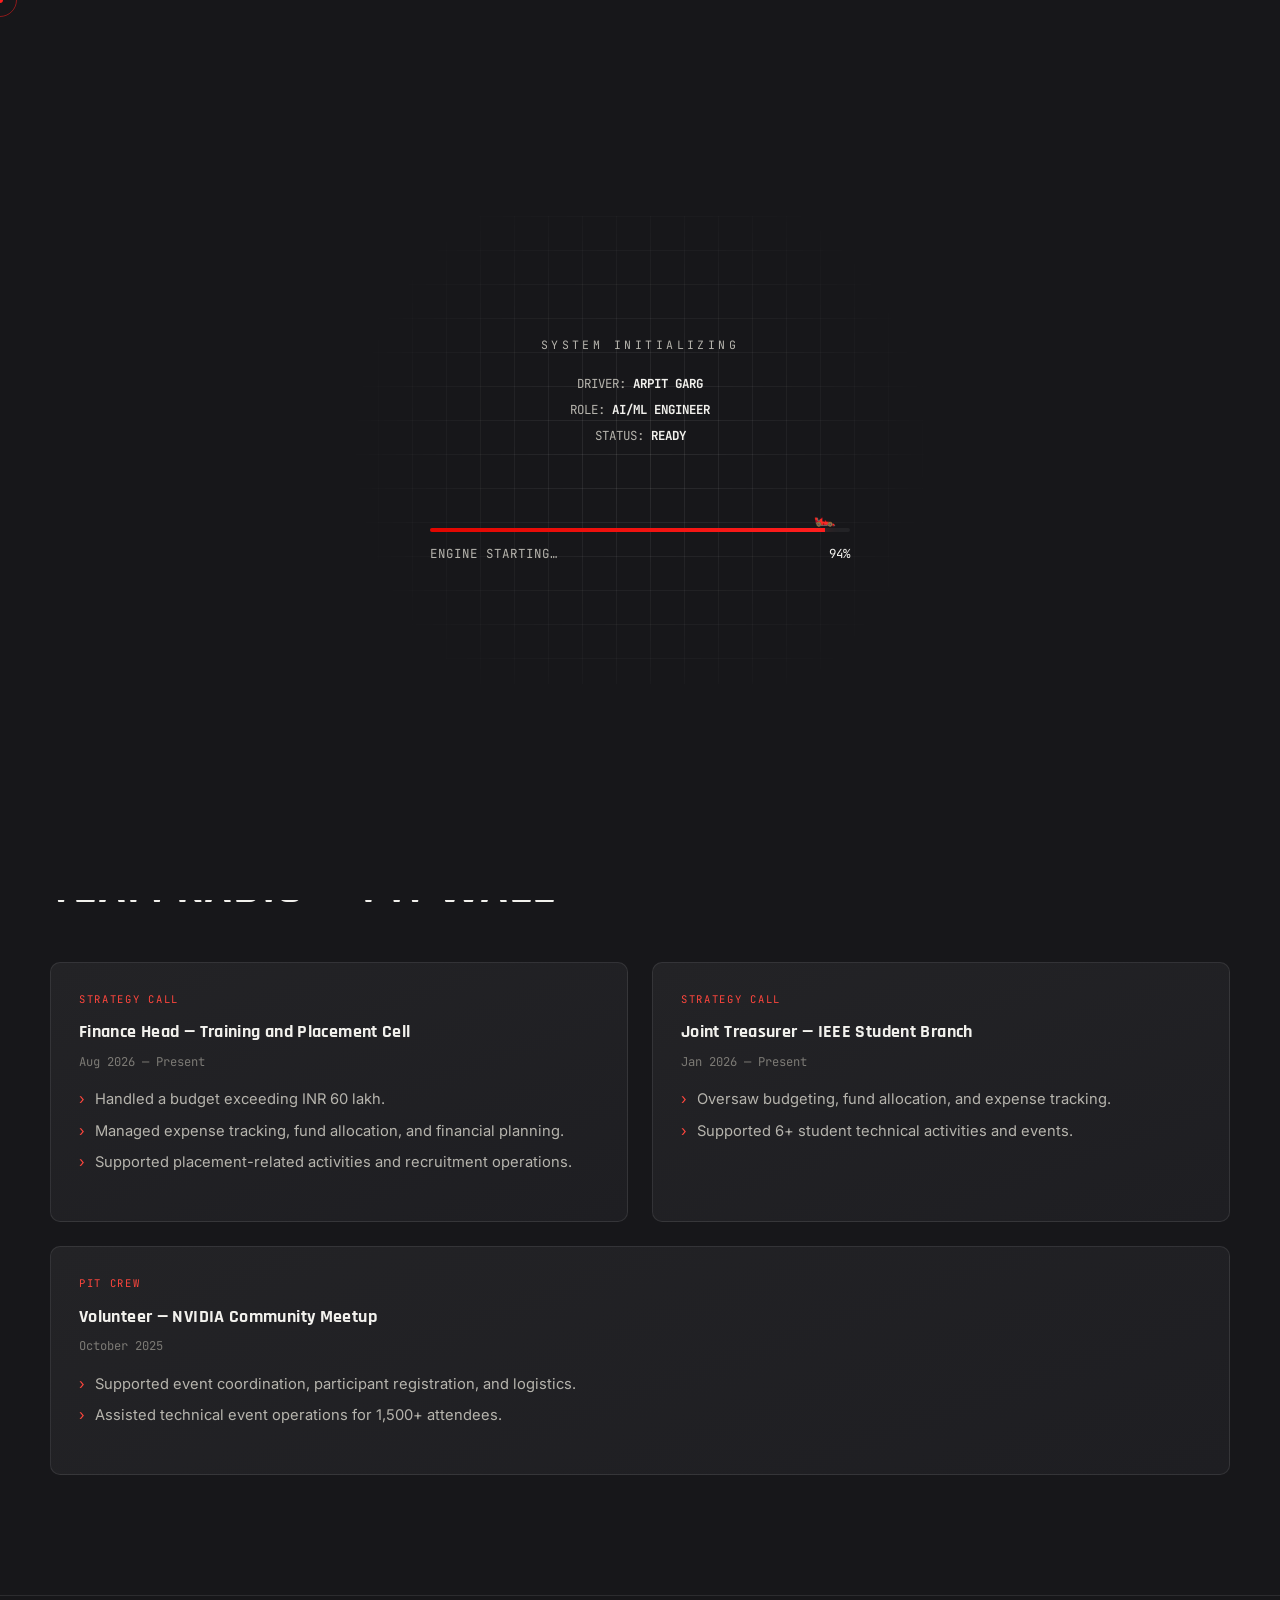
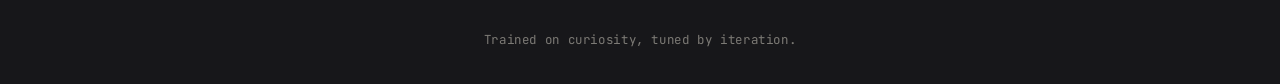
==== achievements.html @ 43a81f83 "Initial commit - Portfolio website" ====
<!DOCTYPE html>
<html lang="en">
<head>
<meta charset="UTF-8">
<meta name="viewport" content="width=device-width, initial-scale=1.0">
<title>Achievements — Arpit Garg</title>
<meta name="description" content="Arpit Garg — AI/ML Engineer. Machine learning, deep learning, computer vision and spiking neural networks.">

<link rel="preconnect" href="https://fonts.googleapis.com">
<link rel="preconnect" href="https://fonts.gstatic.com" crossorigin>
<link href="https://fonts.googleapis.com/css2?family=Rajdhani:wght@500;600;700&family=Inter:wght@400;500;600;700&family=JetBrains+Mono:wght@400;500;700&display=swap" rel="stylesheet">

<link rel="stylesheet" href="css/style.css">
<link rel="stylesheet" href="css/animations.css">
</head>
<body>

<!-- =================================================
     LOADING SCREEN
================================================= -->
<div id="loading-screen" aria-hidden="true">
  <div class="loading-inner">
    <div class="loading-grid"></div>
    <p class="loading-eyebrow">SYSTEM INITIALIZING</p>
    <div class="loading-readout">
      <span>DRIVER: <b>ARPIT GARG</b></span>
      <span>ROLE: <b>AI/ML ENGINEER</b></span>
      <span id="loading-status">STATUS: <b>WARMING UP</b></span>
    </div>
    <div class="loading-rpm">
      <div class="rpm-bars" id="rpm-bars"></div>
    </div>
    <div class="loading-bar-wrap">
      <span class="loading-car" id="loading-car" aria-hidden="true">🏎️</span>
      <div class="loading-bar-track">
        <div class="loading-bar-fill" id="loading-bar-fill"></div>
      </div>
    </div>
    <div class="loading-pct-row">
      <span class="loading-flag">ENGINE STARTING&hellip;</span>
      <span class="loading-pct" id="loading-pct">0%</span>
    </div>
  </div>
</div>

<!-- Scroll progress -->
<div class="scroll-progress" aria-hidden="true">
  <div class="scroll-progress-fill" id="scroll-progress-fill"></div>
  <span class="scroll-progress-car" id="scroll-progress-car">🏎️</span>
</div>

<!-- Custom cursor (desktop only) -->
<div class="cursor-dot" id="cursor-dot" aria-hidden="true"></div>
<div class="cursor-ring" id="cursor-ring" aria-hidden="true"></div>

<!-- Skip link -->
<a class="skip-link" href="#main">Skip to content</a>

<!-- =================================================
     NAVIGATION
================================================= -->
<header class="navbar" id="navbar">
  <div class="navbar-inner">
    <a href="index.html" class="nav-logo" aria-label="Arpit Garg — home">
      <span class="nav-logo-mark">AG</span>
      <span class="nav-logo-text">ARPIT<em>GARG</em></span>
    </a>

    <nav class="nav-links" id="nav-links" aria-label="Primary">
      <a href="index.html" class="nav-link">HOME</a>
      <a href="about.html" class="nav-link">ABOUT</a>
      <a href="experience.html" class="nav-link">EXPERIENCE</a>
      <a href="projects.html" class="nav-link">PROJECTS</a>
      <a href="skills.html" class="nav-link">SKILLS</a>
      <a href="achievements.html" class="nav-link active">ACHIEVEMENTS</a>
      <a href="contact.html" class="nav-link">CONTACT</a>
      <div class="nav-indicator" id="nav-indicator" aria-hidden="true"></div>
    </nav>

    <div class="navbar-right">
      <div class="nav-lap-counter" aria-hidden="true">LAP 06/07</div>
      <button class="nav-toggle" id="nav-toggle" aria-label="Open menu" aria-expanded="false" aria-controls="nav-links">
        <span></span><span></span><span></span>
      </button>
    </div>
  </div>
</header>

<main id="main">

<section id="achievements" class="section achievements" aria-label="Achievements">
  <div class="section-inner">
    <p class="section-eyebrow">SECTOR 05 / PODIUM</p>
    <h2 class="section-title">Podium</h2>

    <div class="podium reveal">
      <div class="podium-place place-2">
        <div class="podium-medal">🏁</div>
        <h3>Smart India Hackathon 2025</h3>
        <p class="podium-org">Shortlisted (Waitlist) &mdash; Project PeerFit</p>
        <p class="podium-desc">Selected among 600+ shortlisted national teams based on technical proposal.</p>
        <div class="podium-block"><span>P2</span></div>
      </div>

      <div class="podium-place place-1">
        <div class="podium-medal">🥈</div>
        <h3>Code or Die Hackathon</h3>
        <p class="podium-org">Delhi Technological University</p>
        <p class="podium-desc">2nd Place &mdash; implemented a software solution under hackathon constraints.</p>
        <div class="podium-block"><span>P1</span></div>
      </div>
    </div>
  </div>
</section>

<section id="leadership" class="section leadership" aria-label="Leadership">
  <div class="section-inner">
    <p class="section-eyebrow">SECTOR 06 / PIT WALL</p>
    <h2 class="section-title">Team Radio &mdash; Pit Wall</h2>

    <div class="pitwall-grid">
      <article class="pitwall-card reveal">
        <p class="pitwall-tag">STRATEGY CALL</p>
        <h3>Finance Head &mdash; Training and Placement Cell</h3>
        <span class="pitwall-date">Aug 2026 &mdash; Present</span>
        <ul class="race-highlights">
          <li>Handled a budget exceeding INR 60 lakh.</li>
          <li>Managed expense tracking, fund allocation, and financial planning.</li>
          <li>Supported placement-related activities and recruitment operations.</li>
        </ul>
      </article>

      <article class="pitwall-card reveal">
        <p class="pitwall-tag">STRATEGY CALL</p>
        <h3>Joint Treasurer &mdash; IEEE Student Branch</h3>
        <span class="pitwall-date">Jan 2026 &mdash; Present</span>
        <ul class="race-highlights">
          <li>Oversaw budgeting, fund allocation, and expense tracking.</li>
          <li>Supported 6+ student technical activities and events.</li>
        </ul>
      </article>

      <article class="pitwall-card reveal">
        <p class="pitwall-tag">PIT CREW</p>
        <h3>Volunteer &mdash; NVIDIA Community Meetup</h3>
        <span class="pitwall-date">October 2025</span>
        <ul class="race-highlights">
          <li>Supported event coordination, participant registration, and logistics.</li>
          <li>Assisted technical event operations for 1,500+ attendees.</li>
        </ul>
      </article>
    </div>
  </div>
</section>

</main>

<footer class="site-footer">
  <p class="site-footer-tagline">Trained on curiosity, tuned by iteration.</p>
</footer>

<script src="js/animations.js"></script>
<script src="js/main.js"></script>
</body>
</html>
---- css/style.css ----
/* ==========================================================================
   ARPIT GARG — F1 TELEMETRY PORTFOLIO
   style.css — variables, reset, layout, components
   Theme: "Graphite Garage" — a single shady, mid-dark palette used
   consistently across the whole site. Not near-black, not near-white:
   dark charcoal ground, lighter panels for elevation, warm off-white
   text, racing red accents.
   ========================================================================== */

:root{
  /* ---- Ground / elevation ---- */
  --c-bg: #17171A;         /* page background — dark graphite */
  --c-bg-soft: #1E1E22;    /* recessed wells: chips, visual containers, tracks */
  --c-panel: #232326;      /* card / panel surface — lighter than bg */
  --c-panel-alt: #2B2B30;  /* secondary panel tone (gradients, hover) */
  --c-line: rgba(255,255,255,0.09);

  /* ---- Text ---- */
  --c-ink: #F2F1ED;        /* primary text — warm off-white, not stark */
  --c-ink-dim: #B6B4AD;    /* secondary text */
  --c-ink-faint: #7C7A75;  /* tertiary / label text */

  /* ---- Racing red ---- */
  --c-red: #E10600;
  --c-red-bright: #FF1E1E; /* decorative: glows, dots, svg, large surfaces */
  --c-red-text: #FF463D;   /* accessible red for body-sized text on dark surfaces */

  --c-success: #3DDC84;
  --c-shadow: 0 18px 40px -20px rgba(0,0,0,.55);

  /* ---- Typography ---- */
  --f-display: 'Rajdhani', sans-serif;
  --f-body: 'Inter', sans-serif;
  --f-mono: 'JetBrains Mono', monospace;

  /* ---- Layout ---- */
  --max-w: 1180px;
  --nav-h: 76px;
  --radius: 10px;
  --radius-sm: 6px;

  /* ---- Motion ---- */
  --ease: cubic-bezier(.22,.68,0,1);
  --dur-fast: .2s;
  --dur-med: .5s;
}

/* ---------------------------------------------------------------------- */
/* Reset                                                                   */
/* ---------------------------------------------------------------------- */
*, *::before, *::after{ box-sizing: border-box; }
html{ scroll-behavior: smooth; }
body{
  margin:0;
  background: var(--c-bg);
  color: var(--c-ink);
  font-family: var(--f-body);
  line-height: 1.6;
  overflow-x: hidden;
  -webkit-font-smoothing: antialiased;
}
img, svg{ display:block; max-width:100%; }
a{ color:inherit; text-decoration:none; }
ul{ list-style:none; margin:0; padding:0; }
h1,h2,h3,h4{ margin:0; font-family: var(--f-display); font-weight:700; letter-spacing:.02em; }
button{ font-family:inherit; cursor:pointer; background:none; border:none; color:inherit; }
input, textarea{ font-family: var(--f-body); }

.skip-link{
  position:absolute; left:-999px; top:0; background:var(--c-red); color:var(--c-ink);
  padding:10px 16px; z-index:9999; font-family:var(--f-mono); font-size:.8rem;
}
.skip-link:focus{ left:10px; top:10px; }

:focus-visible{
  outline: 2px solid var(--c-red-bright);
  outline-offset: 3px;
}

@media (prefers-reduced-motion: reduce){
  *{ animation-duration: .001ms !important; animation-iteration-count:1 !important; transition-duration:.001ms !important; scroll-behavior:auto !important; }
}

/* ---------------------------------------------------------------------- */
/* Utility                                                                 */
/* ---------------------------------------------------------------------- */
.section{ position:relative; padding: 120px 24px; border-top:1px solid var(--c-line); }
.section-inner{ max-width: var(--max-w); margin:0 auto; }
.section-eyebrow{
  font-family: var(--f-mono); font-size:.72rem; letter-spacing:.18em; color: var(--c-red-text);
  margin:0 0 14px; text-transform:uppercase;
}
.section-title{
  font-size: clamp(2rem, 4.5vw, 3.1rem); text-transform:uppercase; line-height:1.05; margin-bottom:48px;
  color: var(--c-ink);
}

.chip-list{ display:flex; flex-wrap:wrap; gap:10px; }
.chip-list li, .chip-list span{
  border:1px solid var(--c-line); background: var(--c-bg-soft);
  padding:7px 14px; border-radius: 999px; font-size:.82rem; color: var(--c-ink-dim);
  font-family: var(--f-mono); letter-spacing:.02em;
}
.chip-list.small li{ font-size:.72rem; padding:5px 11px; }

.btn{
  display:inline-flex; align-items:center; justify-content:center;
  padding:14px 26px; font-family: var(--f-display); font-weight:700; font-size:.92rem;
  letter-spacing:.08em; border-radius: var(--radius-sm); border:1px solid transparent;
  transition: transform var(--dur-fast) var(--ease), box-shadow var(--dur-fast) var(--ease), background var(--dur-fast);
  white-space:nowrap;
}
.btn:hover{ transform: translateY(-2px); }
.btn-primary{ background: var(--c-red); color:#fff; box-shadow: 0 0 0 rgba(225,6,0,0); }
.btn-primary:hover{ background: var(--c-red-bright); box-shadow: 0 8px 26px -6px rgba(255,30,30,.55); }
.btn-outline{ border-color: rgba(255,255,255,.28); color: var(--c-ink); }
.btn-outline:hover{ border-color: var(--c-ink); }
.btn-ghost{ color: var(--c-ink-dim); }
.btn-ghost:hover{ color: var(--c-ink); }

.btn-icon{
  font-family:var(--f-mono); font-size:.72rem; letter-spacing:.08em;
  border:1px solid var(--c-line); padding:8px 14px; border-radius: var(--radius-sm);
  color: var(--c-ink-dim); transition: all var(--dur-fast) var(--ease);
}
.btn-icon:hover{ border-color: var(--c-red); color: var(--c-ink); }

/* ---------------------------------------------------------------------- */
/* Scroll progress + cursor                                               */
/* ---------------------------------------------------------------------- */
.scroll-progress{ position:fixed; top:0; left:0; width:100%; height:3px; z-index:1000; background:transparent; }
.scroll-progress-fill{
  height:100%; width:0%; background: linear-gradient(90deg, var(--c-red), var(--c-red-bright));
  box-shadow: 0 0 12px rgba(255,30,30,.6);
}
.scroll-progress-car{
  position:absolute; top:50%; left:0%; transform:translate(-50%,-50%) scaleX(-1);
  font-size:.8rem; line-height:1; transition: left .1s linear; pointer-events:none;
}

.cursor-dot, .cursor-ring{ position:fixed; top:0; left:0; pointer-events:none; z-index:9998; border-radius:50%; transform:translate(-50%,-50%); }
.cursor-dot{ width:6px; height:6px; background:var(--c-red-bright); display:none; }
.cursor-ring{ width:34px; height:34px; border:1px solid rgba(255,30,30,.5); display:none; transition: width .2s, height .2s, border-color .2s; }
@media (hover:hover) and (pointer:fine){
  .cursor-dot, .cursor-ring{ display:block; }
}
.cursor-ring.is-active{ width:50px; height:50px; border-color: var(--c-red-bright); }

/* ---------------------------------------------------------------------- */
/* Loading screen                                                          */
/* ---------------------------------------------------------------------- */
#loading-screen{
  position:fixed; inset:0; background: var(--c-bg); z-index: 5000;
  display:flex; align-items:center; justify-content:center;
  transition: opacity .7s var(--ease), visibility .7s var(--ease);
}
#loading-screen.is-hidden{ opacity:0; visibility:hidden; pointer-events:none; }
.loading-inner{ width:min(90vw, 420px); position:relative; text-align:center; }
.loading-grid{
  position:absolute; inset:-120px; background-image:
    linear-gradient(var(--c-line) 1px, transparent 1px),
    linear-gradient(90deg, var(--c-line) 1px, transparent 1px);
  background-size: 34px 34px; mask-image: radial-gradient(circle, black, transparent 75%);
  z-index:-1;
}
.loading-eyebrow{ font-family: var(--f-mono); letter-spacing:.3em; font-size:.72rem; color: var(--c-ink-dim); margin:0 0 20px; }
.loading-readout{ display:flex; flex-direction:column; gap:6px; font-family: var(--f-mono); font-size:.78rem; color:var(--c-ink-dim); margin-bottom:26px; }
.loading-readout b{ color: var(--c-ink); }
.loading-rpm{ margin-bottom:22px; }
.rpm-bars{ display:flex; gap:4px; justify-content:center; align-items:flex-end; height:34px; }
.rpm-bars span{ width:5px; background: var(--c-ink-faint); border-radius:2px; animation: rpmBar 1.1s ease-in-out infinite; }
.loading-bar-wrap{ position:relative; margin-bottom:12px; }
.loading-bar-track{ width:100%; height:4px; background: var(--c-panel); border-radius:4px; overflow:hidden; margin-bottom:0; }
.loading-car{
  position:absolute; top:-2px; left:0%; transform:translate(-50%,-100%) scaleX(-1);
  font-size:1.1rem; line-height:1; transition: left .12s linear; pointer-events:none;
}
.loading-bar-fill{ height:100%; width:0%; background: linear-gradient(90deg, var(--c-red), var(--c-red-bright)); box-shadow: 0 0 14px rgba(255,30,30,.7); }
.loading-pct-row{ display:flex; justify-content:space-between; font-family: var(--f-mono); font-size:.78rem; color:var(--c-ink-dim); }
.loading-flag{ letter-spacing:.08em; }
.loading-pct{ color: var(--c-ink); }

/* ---------------------------------------------------------------------- */
/* Navbar                                                                   */
/* ---------------------------------------------------------------------- */
.navbar{
  position:fixed; top:0; left:0; width:100%; z-index:900; height: var(--nav-h);
  border-bottom:1px solid transparent; transition: background var(--dur-fast), border-color var(--dur-fast), backdrop-filter var(--dur-fast);
}
.navbar.is-scrolled{
  background: rgba(23,23,26,.86); backdrop-filter: blur(10px); border-bottom-color: var(--c-line);
}
.navbar-inner{
  max-width: var(--max-w); margin:0 auto; height:100%; padding:0 24px;
  display:flex; align-items:center; justify-content:space-between;
}
.nav-logo{ display:flex; align-items:center; gap:10px; }
.nav-logo-mark{
  width:38px; height:38px; border:1.5px solid var(--c-red); border-radius:50%;
  display:flex; align-items:center; justify-content:center; font-family:var(--f-display); font-weight:700; font-size:.85rem;
  color: var(--c-red-bright);
}
.nav-logo-text{ font-family: var(--f-display); font-weight:700; letter-spacing:.04em; font-size:1rem; color: var(--c-ink); }
.nav-logo-text em{ font-style:normal; color: var(--c-red-bright); }

.nav-links{ position:relative; display:flex; align-items:center; gap:34px; }
.nav-link{
  font-family: var(--f-mono); font-size:.74rem; letter-spacing:.1em; color: var(--c-ink-dim);
  padding: 8px 0; position:relative; transition: color var(--dur-fast);
}
.nav-link:hover{ color: var(--c-ink); }
.nav-link.active{ color: var(--c-red-text); }

.navbar-right{ display:flex; align-items:center; gap:20px; }
.nav-lap-counter{
  font-family: var(--f-mono); font-size:.72rem; color: var(--c-ink-dim); letter-spacing:.08em;
  border:1px solid var(--c-line); padding:6px 12px; border-radius:999px;
}
.nav-lap-counter span{ color: var(--c-red-text); }

.nav-toggle{ display:none; flex-direction:column; gap:5px; width:26px; }
.nav-toggle span{ height:2px; width:100%; background: var(--c-ink); transition: transform var(--dur-fast), opacity var(--dur-fast); }

/* ---------------------------------------------------------------------- */
/* Hero                                                                     */
/* ---------------------------------------------------------------------- */
.hero{
  position:relative; height:100svh; min-height: 560px; display:flex; align-items:center; overflow:hidden;
  padding: calc(var(--nav-h) + 30px) 24px 60px;
}
.hero-bg{ position:absolute; inset:0; z-index:0; }
.carbon-texture{
  position:absolute; inset:0;
  background-image: repeating-linear-gradient(45deg, rgba(255,255,255,.02) 0 2px, transparent 2px 4px);
  background-color: var(--c-bg);
}
.grid-lines{
  position:absolute; inset:0;
  background-image: linear-gradient(var(--c-line) 1px, transparent 1px), linear-gradient(90deg, var(--c-line) 1px, transparent 1px);
  background-size: 64px 64px;
  mask-image: linear-gradient(to bottom, black, transparent 85%);
}
.track-lines{
  position:absolute; left:0; right:0; bottom:0; height:45%;
  background: repeating-linear-gradient(100deg, transparent 0 60px, rgba(255,255,255,.05) 60px 62px);
  transform: perspective(600px) rotateX(55deg); transform-origin:bottom;
  opacity:.5;
}
.speed-lines{ position:absolute; inset:0; overflow:hidden; }
.speed-line{
  position:absolute; height:1.5px; background: linear-gradient(90deg, transparent, var(--c-red-bright), transparent);
  opacity:.55; animation: speedLine linear infinite;
}

.hero-hud{ position:absolute; inset:0; z-index:1; pointer-events:none; }
.hud-item{
  position:absolute; display:flex; flex-direction:column; gap:2px; font-family: var(--f-mono);
}
.hud-label{ font-size:.65rem; letter-spacing:.2em; color: var(--c-ink-faint); }
.hud-value{ font-size:1rem; color: var(--c-ink); letter-spacing:.05em; }
.hud-value small{ font-size:.6rem; color: var(--c-ink-dim); margin-left:3px; }
.hud-online{ color: var(--c-success); }
.hud-tl{ top: calc(var(--nav-h) + 20px); left:24px; }
.hud-tr{ top: calc(var(--nav-h) + 20px); right:24px; text-align:right; align-items:flex-end; }
.hud-bl{ bottom:24px; left:24px; }
.hud-br{ bottom:24px; right:24px; text-align:right; align-items:flex-end; }

.hero-content{ position:relative; z-index:2; max-width: 640px; }
.hero-eyebrow{
  display:flex; align-items:center; gap:9px; font-family: var(--f-mono); font-size:.76rem;
  letter-spacing:.14em; color: var(--c-ink-dim); margin:0 0 22px;
}
.hero-eyebrow .dot{ width:7px; height:7px; border-radius:50%; background: var(--c-red-bright); box-shadow:0 0 10px var(--c-red-bright); animation: pulseDot 1.6s ease-in-out infinite; }
.hero-eyebrow-emoji{ font-size:.95rem; line-height:1; transform: scaleX(-1); }
.hero-title{ display:flex; flex-direction:column; gap:4px; margin-bottom:22px; }
.hero-title-name{ font-size: clamp(2.8rem, 8vw, 5.6rem); line-height:.95; text-transform:uppercase; color: var(--c-ink); }
.hero-title-role{
  font-size: clamp(1.1rem, 2.6vw, 1.7rem); color: var(--c-red-bright); letter-spacing:.06em; text-transform:uppercase;
}
.hero-tagline{ font-size:1.15rem; color: var(--c-ink-dim); max-width:460px; margin-bottom:38px; }
.hero-actions{ display:flex; flex-wrap:wrap; gap:14px; }

/* Car sized off viewport HEIGHT (not width) so its fixed 1:2 aspect
   ratio always fits inside the hero's overflow:hidden box, regardless
   of window shape — this is what was clipping it before. */
.hero-car{
  position:absolute; right:2%; top:50%; transform:translateY(-50%);
  height: min(58vh, 560px); aspect-ratio: 1 / 2; z-index:1; opacity:.95; will-change: transform;
}
.f1-car-svg{ width:100%; height:100%; display:block; filter: drop-shadow(0 25px 45px rgba(0,0,0,.6)); }
.headlight-glow{ animation: headlightPulse 2.4s ease-in-out infinite; }
.car-telemetry{ margin-top:18px; font-family: var(--f-mono); font-size:.68rem; color: var(--c-ink-faint); text-align:right; }
.car-telemetry-line{ opacity:0; animation: telemetryFade .6s var(--ease) forwards; animation-delay: calc(var(--i) * .18s + 1.6s); }

.scroll-cue{
  position:absolute; bottom:26px; left:50%; transform:translateX(-50%); z-index:2;
  display:flex; flex-direction:column; align-items:center; gap:8px;
  font-family: var(--f-mono); font-size:.65rem; letter-spacing:.2em; color: var(--c-ink-faint);
}
.scroll-cue-car{ font-size:1.15rem; line-height:1; animation: driveBounce 1.4s ease-in-out infinite; }

@media (max-width: 980px){
  .hero-car{ position:relative; right:auto; top:auto; transform:none; height:min(42vh, 320px); aspect-ratio: 1 / 2; margin: 40px auto 0; }
  .hero{ height:auto; min-height:100svh; overflow:visible; flex-direction:column; text-align:left; padding-top: calc(var(--nav-h) + 20px); padding-bottom: 50px; }
  .hud-item{ display:none; }
}

/* ---------------------------------------------------------------------- */
/* Driver profile / about                                                  */
/* ---------------------------------------------------------------------- */
.driver-card{
  background: var(--c-panel); border:1px solid var(--c-line); border-radius: var(--radius);
  padding: 34px; position:relative; overflow:hidden; margin-bottom:52px; box-shadow: var(--c-shadow);
}
.driver-card::before{
  content:""; position:absolute; top:0; left:0; width:5px; height:100%; background: linear-gradient(var(--c-red), var(--c-red-bright));
}
.driver-card-header{ display:flex; justify-content:space-between; align-items:center; margin-bottom:26px; padding-bottom:22px; border-bottom:1px solid var(--c-line); }
.driver-id{ display:flex; align-items:center; gap:16px; }
.driver-number{ font-family:var(--f-display); font-size:2.4rem; color: var(--c-red-text); font-weight:700; }
.driver-card-label{ font-family: var(--f-mono); font-size:.7rem; color:var(--c-ink-faint); letter-spacing:.15em; margin:0; }
.driver-card-name{ font-family: var(--f-display); font-size:1.4rem; font-weight:700; margin:2px 0 0; letter-spacing:.03em; color: var(--c-ink); }
.driver-flag{ font-size:1.6rem; }

.driver-card-grid{ display:grid; grid-template-columns: repeat(3,1fr); gap:22px; margin-bottom:26px; }
.driver-stat{ display:flex; flex-direction:column; gap:5px; }
.driver-stat-label{ font-family:var(--f-mono); font-size:.68rem; color:var(--c-ink-faint); letter-spacing:.14em; }
.driver-stat-value{ font-size:.98rem; font-weight:600; color: var(--c-ink); }
.status-live{ color: var(--c-success); }
.driver-summary{ color: var(--c-ink-dim); font-size:1rem; line-height:1.7; max-width: 760px; }

.about-stats{ display:grid; grid-template-columns: repeat(5, 1fr); gap:18px; }
.about-stat{
  background: var(--c-panel); border:1px solid var(--c-line); border-radius: var(--radius-sm);
  padding:22px 16px; text-align:center; transition: border-color var(--dur-fast), transform var(--dur-fast);
}
.about-stat:hover{ border-color: var(--c-red); transform: translateY(-4px); }
.about-stat-value{ display:block; font-family: var(--f-display); font-size:2rem; font-weight:700; color: var(--c-red-text); }
.about-stat-label{ display:block; font-size:.76rem; color: var(--c-ink-dim); margin-top:6px; }

@media (max-width: 820px){
  .driver-card-grid{ grid-template-columns: repeat(2,1fr); }
  .about-stats{ grid-template-columns: repeat(2,1fr); }
}

/* ---------------------------------------------------------------------- */
/* Education / academy                                                     */
/* ---------------------------------------------------------------------- */
.academy-card{
  background: var(--c-panel); border:1px solid var(--c-line); border-radius: var(--radius); padding:34px;
  box-shadow: var(--c-shadow);
}
.academy-track{ position:relative; height:6px; background: var(--c-bg-soft); border-radius:4px; margin-bottom:30px; }
.academy-checkpoint{ position:absolute; top:50%; width:12px; height:12px; border-radius:50%; background: var(--c-red-bright); transform:translateY(-50%); box-shadow:0 0 10px rgba(255,30,30,.5); }
.academy-checkpoint.start{ left:-3px; }
.academy-checkpoint.end{ right:-3px; background: var(--c-ink-faint); box-shadow:none; }
.academy-progress{ position:absolute; top:0; left:0; height:100%; width:70%; background: linear-gradient(90deg, var(--c-red), var(--c-red-bright)); border-radius:4px; }
.academy-top{ display:flex; justify-content:space-between; align-items:baseline; flex-wrap:wrap; gap:8px; margin-bottom:8px; }
.academy-top h3{ font-size:1.4rem; color: var(--c-ink); }
.academy-date{ font-family:var(--f-mono); font-size:.78rem; color: var(--c-ink-dim); }
.academy-degree{ color: var(--c-ink-dim); margin:0 0 6px; }
.academy-cgpa{ margin:0 0 26px; color: var(--c-ink); }
.academy-coursework-label{ font-family:var(--f-mono); font-size:.72rem; letter-spacing:.12em; color: var(--c-ink-faint); margin-bottom:14px; }

/* ---------------------------------------------------------------------- */
/* Race history / experience                                               */
/* ---------------------------------------------------------------------- */
.race-timeline{ position:relative; padding-left:44px; display:flex; flex-direction:column; gap:44px; }
.race-timeline-line{ position:absolute; top:6px; bottom:6px; left:16px; width:2px; background: var(--c-line); }
.race-timeline-fill{ position:absolute; top:0; left:0; width:100%; height:0%; background: linear-gradient(var(--c-red), var(--c-red-bright)); }
.race-marker{
  position:absolute; left:0; width:34px; height:34px; border-radius:50%; background: var(--c-panel); border:2px solid var(--c-red);
  display:flex; align-items:center; justify-content:center; font-family:var(--f-mono); font-size:.66rem; color: var(--c-red-text);
  transform: translateX(-1px);
}
.race-card-body{
  background: var(--c-panel); border:1px solid var(--c-line); border-radius: var(--radius); padding:28px;
  transition: border-color var(--dur-fast), transform var(--dur-fast);
}
.race-card:hover .race-card-body{ border-color: var(--c-red); transform: translateX(6px); }
.race-card-head{ display:flex; justify-content:space-between; gap:14px; flex-wrap:wrap; margin-bottom:16px; }
.race-card-head h3{ font-size:1.25rem; margin-bottom:4px; color: var(--c-ink); }
.race-track{ font-size:.85rem; color: var(--c-ink-dim); margin:0; }
.race-date{ font-family: var(--f-mono); font-size:.76rem; color: var(--c-ink-faint); white-space:nowrap; }
.race-highlights{ display:flex; flex-direction:column; gap:8px; color: var(--c-ink-dim); font-size:.92rem; margin-bottom:18px; }
.race-highlights li{ padding-left:16px; position:relative; }
.race-highlights li::before{ content:"›"; position:absolute; left:0; color: var(--c-red-text); }
.race-telemetry{ display:flex; gap:20px; flex-wrap:wrap; font-family: var(--f-mono); font-size:.74rem; color: var(--c-ink-faint); border-top:1px solid var(--c-line); padding-top:14px; }
.race-telemetry b{ color: var(--c-ink); }

/* ---------------------------------------------------------------------- */
/* Projects / garage                                                       */
/* ---------------------------------------------------------------------- */
.garage-grid{ display:grid; grid-template-columns: repeat(3, 1fr); gap:26px; }
.garage-card{
  background: var(--c-panel); border:1px solid var(--c-line); border-radius: var(--radius);
  padding:26px; display:flex; flex-direction:column; gap:14px;
  transition: transform var(--dur-med) var(--ease), border-color var(--dur-fast), box-shadow var(--dur-fast);
}
.garage-card:hover{ transform: translateY(-8px); border-color: var(--c-red); box-shadow: 0 20px 40px -20px rgba(225,6,0,.4); }
.garage-card-top{ display:flex; justify-content:space-between; font-family: var(--f-mono); font-size:.68rem; color: var(--c-ink-faint); letter-spacing:.1em; }
.garage-bay{ color: var(--c-red-text); }
.garage-card h3{ font-size:1.15rem; line-height:1.3; color: var(--c-ink); }
.garage-desc{ color: var(--c-ink-dim); font-size:.88rem; margin:0; }

.garage-visual{
  height:90px; border:1px dashed var(--c-line); border-radius: var(--radius-sm); background: var(--c-bg-soft);
  display:flex; align-items:center; justify-content:center; overflow:hidden;
}
.handwriting-svg{ width:90%; height:60px; }
.handwriting-svg path{ fill:none; stroke: var(--c-red-bright); stroke-width:2.5; stroke-linecap:round;
  stroke-dasharray: 600; stroke-dashoffset:600; }
.garage-card:hover .handwriting-svg path{ animation: drawPath 2.2s var(--ease) forwards; }

.pipeline-visual{ gap:6px; padding:0 8px; flex-wrap:wrap; }
.pipeline-stage{
  font-family: var(--f-mono); font-size:.62rem; letter-spacing:.05em; color: var(--c-ink-dim);
  border:1px solid var(--c-line); border-radius:6px; padding:8px 9px; background: var(--c-panel);
}
.pipeline-stage.highlight{ border-color: var(--c-red); color: var(--c-red-text); }
.pipeline-arrow{ color: var(--c-ink-faint); }

.skeleton-svg{ width:80px; height:110px; }
.skeleton-bone{ stroke: var(--c-ink-faint); stroke-width:2; }
.skeleton-joint{ fill: var(--c-red-bright); }
.garage-card:hover .skeleton-joint{ animation: jointPulse 1.2s ease-in-out infinite; }

.garage-highlights{ display:flex; flex-direction:column; gap:6px; color: var(--c-ink-dim); font-size:.84rem; }
.garage-highlights li{ padding-left:14px; position:relative; }
.garage-highlights li::before{ content:"›"; position:absolute; left:0; color: var(--c-red-text); }
.garage-actions{ display:flex; gap:10px; margin-top:auto; padding-top:8px; }

@media (max-width: 980px){ .garage-grid{ grid-template-columns: 1fr; } }

/* ---------------------------------------------------------------------- */
/* Skills / telemetry                                                      */
/* ---------------------------------------------------------------------- */
.skills-note{ color: var(--c-ink-faint); font-size:.85rem; margin: -30px 0 44px; font-family: var(--f-mono); }
.telemetry-dash{ display:grid; grid-template-columns: repeat(3, 1fr); gap:22px; margin-bottom:60px; }
.telemetry-cluster{
  background: var(--c-panel); border:1px solid var(--c-line); border-radius: var(--radius); padding:22px;
}
.cluster-title{ display:flex; align-items:center; gap:9px; font-size:1rem; margin-bottom:16px; text-transform:uppercase; letter-spacing:.04em; color: var(--c-ink); }
.cluster-dot{ width:8px; height:8px; border-radius:50%; background: var(--c-red-bright); box-shadow:0 0 8px var(--c-red-bright); }
.telemetry-chips span{ background: var(--c-bg-soft); }

.gauge-row{ display:flex; justify-content:space-around; flex-wrap:wrap; gap:32px; }
.gauge{ position:relative; width:120px; height:120px; text-align:center; }
.gauge svg{ width:100%; height:100%; transform: rotate(-90deg); }
.gauge-track{ fill:none; stroke: var(--c-bg-soft); stroke-width:8; }
.gauge-fill{
  fill:none; stroke: var(--c-red-bright); stroke-width:8; stroke-linecap:round;
  stroke-dasharray: 327; stroke-dashoffset: 327; transition: stroke-dashoffset 1.4s var(--ease);
  filter: drop-shadow(0 0 6px rgba(255,30,30,.5));
}
.gauge-label{
  position:absolute; inset:0; display:flex; align-items:center; justify-content:center;
  font-family: var(--f-mono); font-size:.62rem; letter-spacing:.06em; color: var(--c-ink-dim); line-height:1.4;
}

@media (max-width: 980px){ .telemetry-dash{ grid-template-columns: 1fr 1fr; } }
@media (max-width: 600px){ .telemetry-dash{ grid-template-columns: 1fr; } }

/* ---------------------------------------------------------------------- */
/* Podium / achievements                                                   */
/* ---------------------------------------------------------------------- */
.podium{ display:flex; align-items:flex-end; justify-content:center; gap:22px; flex-wrap:wrap; }
.podium-place{ width:260px; text-align:center; display:flex; flex-direction:column; align-items:center; }
.podium-medal{ font-size:2.2rem; margin-bottom:10px; }
.podium-place h3{ font-size:1.05rem; margin-bottom:4px; color: var(--c-ink); }
.podium-org{ font-size:.8rem; color: var(--c-red-text); margin:0 0 10px; font-family: var(--f-mono); }
.podium-desc{ font-size:.84rem; color: var(--c-ink-dim); margin:0 0 18px; }
.podium-block{
  width:100%; border-radius: var(--radius-sm) var(--radius-sm) 0 0; background: var(--c-panel);
  border:1px solid var(--c-line); border-bottom:3px solid var(--c-red);
  display:flex; align-items:center; justify-content:center; font-family: var(--f-display); font-weight:700; font-size:1.4rem; color: var(--c-ink-dim);
}
.place-1 .podium-block{ height:140px; border-bottom-color: var(--c-red-bright); color: var(--c-red-text); }
.place-2 .podium-block{ height:104px; }
.place-3 .podium-block{ height:78px; }
.place-1{ order:2; } .place-2{ order:1; } .place-3{ order:3; }

@media (max-width: 720px){
  .podium{ flex-direction:column-reverse; align-items:center; }
  .place-1, .place-2, .place-3{ order:0; width:100%; max-width:340px; }
  .place-1 .podium-block, .place-2 .podium-block, .place-3 .podium-block{ height:80px; }
}

/* ---------------------------------------------------------------------- */
/* Leadership / pit wall                                                   */
/* ---------------------------------------------------------------------- */
.pitwall-grid{ display:grid; grid-template-columns: repeat(2,1fr); gap:24px; }
.pitwall-grid .pitwall-card:nth-child(3){ grid-column: 1 / -1; }
.pitwall-card{
  background: linear-gradient(160deg, var(--c-panel), var(--c-bg-soft)); border:1px solid var(--c-line);
  border-radius: var(--radius); padding:28px; position:relative;
}
.pitwall-tag{ font-family: var(--f-mono); font-size:.66rem; letter-spacing:.16em; color: var(--c-red-text); margin:0 0 10px; }
.pitwall-card h3{ font-size:1.15rem; margin-bottom:6px; color: var(--c-ink); }
.pitwall-date{ display:block; font-family: var(--f-mono); font-size:.76rem; color: var(--c-ink-faint); margin-bottom:16px; }

@media (max-width: 820px){ .pitwall-grid{ grid-template-columns: 1fr; } }

/* ---------------------------------------------------------------------- */
/* Contact / finish line                                                   */
/* ---------------------------------------------------------------------- */
.contact{ overflow:hidden; }
.checkered-strip{
  position:absolute; top:0; left:0; width:100%; height:10px;
  background-image: repeating-conic-gradient(var(--c-ink) 0% 25%, var(--c-bg) 0% 50%);
  background-size: 20px 20px; opacity:.5;
}
.contact-lede{ font-size:1.15rem; color: var(--c-ink-dim); margin: -30px 0 46px; }
.contact-grid{ display:grid; grid-template-columns: .9fr 1.1fr; gap:50px; }
.contact-info{ display:flex; flex-direction:column; gap:18px; }
.contact-line{ display:flex; align-items:center; gap:12px; font-size:1rem; color: var(--c-ink); }
.contact-icon{ width:38px; height:38px; border:1px solid var(--c-line); border-radius:50%; display:flex; align-items:center; justify-content:center; color: var(--c-red-text); }
.contact-social{ display:flex; gap:12px; margin-top:8px; }
.social-btn{
  font-family: var(--f-mono); font-size:.74rem; letter-spacing:.08em; border:1px solid var(--c-line);
  padding:10px 16px; border-radius: var(--radius-sm); transition: border-color var(--dur-fast), color var(--dur-fast);
  color: var(--c-ink-dim);
}
.social-btn:hover{ border-color: var(--c-red); color: var(--c-red-text); }

.contact-form{ display:flex; flex-direction:column; gap:20px; }
.form-field{ display:flex; flex-direction:column; gap:8px; }
.form-field label{ font-family: var(--f-mono); font-size:.72rem; letter-spacing:.1em; color: var(--c-ink-dim); }
.form-field input, .form-field textarea{
  background: var(--c-panel); border:1px solid var(--c-line); border-radius: var(--radius-sm);
  padding:13px 14px; color: var(--c-ink); font-size:.95rem; resize:vertical;
  transition: border-color var(--dur-fast);
}
.form-field input:focus, .form-field textarea:focus{ border-color: var(--c-red-bright); }
.form-field.has-error input, .form-field.has-error textarea{ border-color: var(--c-red); }
.form-error{ font-size:.76rem; color: var(--c-red-text); min-height:1em; }
.form-submit{ align-self:flex-start; }
.form-status{ font-family: var(--f-mono); font-size:.82rem; color: var(--c-success); min-height:1.2em; }

@media (max-width: 860px){ .contact-grid{ grid-template-columns:1fr; } }

/* ---------------------------------------------------------------------- */
/* Footer                                                                   */
/* ---------------------------------------------------------------------- */
.site-footer{
  padding: 56px 24px 40px; text-align:center;
}
.site-footer-tagline{
  margin:0; font-family: var(--f-mono); font-size:.78rem; letter-spacing:.05em; color: var(--c-ink-faint);
}

/* ---------------------------------------------------------------------- */
/* Mobile navigation                                                       */
/* ---------------------------------------------------------------------- */
@media (max-width: 900px){
  .nav-toggle{ display:flex; }
  .nav-links{
    position:fixed; top: var(--nav-h); right:0; height: calc(100svh - var(--nav-h));
    width: min(78vw, 320px); background: var(--c-panel); border-left:1px solid var(--c-line);
    flex-direction:column; align-items:flex-start; padding: 34px 28px; gap:26px;
    transform: translateX(100%); transition: transform var(--dur-med) var(--ease);
  }
  .nav-links.is-open{ transform: translateX(0); }
  .nav-indicator{ display:none; }
  .nav-lap-counter{ display:none; }
}
@media (min-width: 901px){
  .nav-indicator{
    position:absolute; bottom:-1px; height:2px; background: var(--c-red-bright); border-radius:2px;
    transition: left var(--dur-fast) var(--ease), width var(--dur-fast) var(--ease);
    box-shadow: 0 0 8px var(--c-red-bright);
  }
}

/* ---------------------------------------------------------------------- */
/* Small screens general                                                   */
/* ---------------------------------------------------------------------- */
@media (max-width: 600px){
  .section{ padding: 90px 18px; }
  .driver-card-grid{ grid-template-columns: 1fr; }
  .about-stats{ grid-template-columns: 1fr 1fr; }
  .hero-actions .btn{ flex:1 1 auto; }
}
---- css/animations.css ----
/* ==========================================================================
   ARPIT GARG — F1 TELEMETRY PORTFOLIO
   style.css — variables, reset, layout, components
   Theme: "Graphite Garage" — a single shady, mid-dark palette used
   consistently across the whole site. Not near-black, not near-white:
   dark charcoal ground, lighter panels for elevation, warm off-white
   text, racing red accents.
   ========================================================================== */

:root{
  /* ---- Ground / elevation ---- */
  --c-bg: #17171A;         /* page background — dark graphite */
  --c-bg-soft: #1E1E22;    /* recessed wells: chips, visual containers, tracks */
  --c-panel: #232326;      /* card / panel surface — lighter than bg */
  --c-panel-alt: #2B2B30;  /* secondary panel tone (gradients, hover) */
  --c-line: rgba(255,255,255,0.09);

  /* ---- Text ---- */
  --c-ink: #F2F1ED;        /* primary text — warm off-white, not stark */
  --c-ink-dim: #B6B4AD;    /* secondary text */
  --c-ink-faint: #7C7A75;  /* tertiary / label text */

  /* ---- Racing red ---- */
  --c-red: #E10600;
  --c-red-bright: #FF1E1E; /* decorative: glows, dots, svg, large surfaces */
  --c-red-text: #FF463D;   /* accessible red for body-sized text on dark surfaces */

  --c-success: #3DDC84;
  --c-shadow: 0 18px 40px -20px rgba(0,0,0,.55);

  /* ---- Typography ---- */
  --f-display: 'Rajdhani', sans-serif;
  --f-body: 'Inter', sans-serif;
  --f-mono: 'JetBrains Mono', monospace;

  /* ---- Layout ---- */
  --max-w: 1180px;
  --nav-h: 76px;
  --radius: 10px;
  --radius-sm: 6px;

  /* ---- Motion ---- */
  --ease: cubic-bezier(.22,.68,0,1);
  --dur-fast: .2s;
  --dur-med: .5s;
}

/* ---------------------------------------------------------------------- */
/* Reset                                                                   */
/* ---------------------------------------------------------------------- */
*, *::before, *::after{ box-sizing: border-box; }
html{ scroll-behavior: smooth; }
body{
  margin:0;
  background: var(--c-bg);
  color: var(--c-ink);
  font-family: var(--f-body);
  line-height: 1.6;
  overflow-x: hidden;
  -webkit-font-smoothing: antialiased;
}
img, svg{ display:block; max-width:100%; }
a{ color:inherit; text-decoration:none; }
ul{ list-style:none; margin:0; padding:0; }
h1,h2,h3,h4{ margin:0; font-family: var(--f-display); font-weight:700; letter-spacing:.02em; }
button{ font-family:inherit; cursor:pointer; background:none; border:none; color:inherit; }
input, textarea{ font-family: var(--f-body); }

.skip-link{
  position:absolute; left:-999px; top:0; background:var(--c-red); color:var(--c-ink);
  padding:10px 16px; z-index:9999; font-family:var(--f-mono); font-size:.8rem;
}
.skip-link:focus{ left:10px; top:10px; }

:focus-visible{
  outline: 2px solid var(--c-red-bright);
  outline-offset: 3px;
}

@media (prefers-reduced-motion: reduce){
  *{ animation-duration: .001ms !important; animation-iteration-count:1 !important; transition-duration:.001ms !important; scroll-behavior:auto !important; }
}

/* ---------------------------------------------------------------------- */
/* Utility                                                                 */
/* ---------------------------------------------------------------------- */
.section{ position:relative; padding: 120px 24px; border-top:1px solid var(--c-line); }
.section-inner{ max-width: var(--max-w); margin:0 auto; }
.section-eyebrow{
  font-family: var(--f-mono); font-size:.72rem; letter-spacing:.18em; color: var(--c-red-text);
  margin:0 0 14px; text-transform:uppercase;
}
.section-title{
  font-size: clamp(2rem, 4.5vw, 3.1rem); text-transform:uppercase; line-height:1.05; margin-bottom:48px;
  color: var(--c-ink);
}

.chip-list{ display:flex; flex-wrap:wrap; gap:10px; }
.chip-list li, .chip-list span{
  border:1px solid var(--c-line); background: var(--c-bg-soft);
  padding:7px 14px; border-radius: 999px; font-size:.82rem; color: var(--c-ink-dim);
  font-family: var(--f-mono); letter-spacing:.02em;
}
.chip-list.small li{ font-size:.72rem; padding:5px 11px; }

.btn{
  display:inline-flex; align-items:center; justify-content:center;
  padding:14px 26px; font-family: var(--f-display); font-weight:700; font-size:.92rem;
  letter-spacing:.08em; border-radius: var(--radius-sm); border:1px solid transparent;
  transition: transform var(--dur-fast) var(--ease), box-shadow var(--dur-fast) var(--ease), background var(--dur-fast);
  white-space:nowrap;
}
.btn:hover{ transform: translateY(-2px); }
.btn-primary{ background: var(--c-red); color:#fff; box-shadow: 0 0 0 rgba(225,6,0,0); }
.btn-primary:hover{ background: var(--c-red-bright); box-shadow: 0 8px 26px -6px rgba(255,30,30,.55); }
.btn-outline{ border-color: rgba(255,255,255,.28); color: var(--c-ink); }
.btn-outline:hover{ border-color: var(--c-ink); }
.btn-ghost{ color: var(--c-ink-dim); }
.btn-ghost:hover{ color: var(--c-ink); }

.btn-icon{
  font-family:var(--f-mono); font-size:.72rem; letter-spacing:.08em;
  border:1px solid var(--c-line); padding:8px 14px; border-radius: var(--radius-sm);
  color: var(--c-ink-dim); transition: all var(--dur-fast) var(--ease);
}
.btn-icon:hover{ border-color: var(--c-red); color: var(--c-ink); }

/* ---------------------------------------------------------------------- */
/* Scroll progress + cursor                                               */
/* ---------------------------------------------------------------------- */
.scroll-progress{ position:fixed; top:0; left:0; width:100%; height:3px; z-index:1000; background:transparent; }
.scroll-progress-fill{
  height:100%; width:0%; background: linear-gradient(90deg, var(--c-red), var(--c-red-bright));
  box-shadow: 0 0 12px rgba(255,30,30,.6);
}
.scroll-progress-car{
  position:absolute; top:50%; left:0%; transform:translate(-50%,-50%) scaleX(-1);
  font-size:.8rem; line-height:1; transition: left .1s linear; pointer-events:none;
}

.cursor-dot, .cursor-ring{ position:fixed; top:0; left:0; pointer-events:none; z-index:9998; border-radius:50%; transform:translate(-50%,-50%); }
.cursor-dot{ width:6px; height:6px; background:var(--c-red-bright); display:none; }
.cursor-ring{ width:34px; height:34px; border:1px solid rgba(255,30,30,.5); display:none; transition: width .2s, height .2s, border-color .2s; }
@media (hover:hover) and (pointer:fine){
  .cursor-dot, .cursor-ring{ display:block; }
}
.cursor-ring.is-active{ width:50px; height:50px; border-color: var(--c-red-bright); }

/* ---------------------------------------------------------------------- */
/* Loading screen                                                          */
/* ---------------------------------------------------------------------- */
#loading-screen{
  position:fixed; inset:0; background: var(--c-bg); z-index: 5000;
  display:flex; align-items:center; justify-content:center;
  transition: opacity .7s var(--ease), visibility .7s var(--ease);
}
#loading-screen.is-hidden{ opacity:0; visibility:hidden; pointer-events:none; }
.loading-inner{ width:min(90vw, 420px); position:relative; text-align:center; }
.loading-grid{
  position:absolute; inset:-120px; background-image:
    linear-gradient(var(--c-line) 1px, transparent 1px),
    linear-gradient(90deg, var(--c-line) 1px, transparent 1px);
  background-size: 34px 34px; mask-image: radial-gradient(circle, black, transparent 75%);
  z-index:-1;
}
.loading-eyebrow{ font-family: var(--f-mono); letter-spacing:.3em; font-size:.72rem; color: var(--c-ink-dim); margin:0 0 20px; }
.loading-readout{ display:flex; flex-direction:column; gap:6px; font-family: var(--f-mono); font-size:.78rem; color:var(--c-ink-dim); margin-bottom:26px; }
.loading-readout b{ color: var(--c-ink); }
.loading-rpm{ margin-bottom:22px; }
.rpm-bars{ display:flex; gap:4px; justify-content:center; align-items:flex-end; height:34px; }
.rpm-bars span{ width:5px; background: var(--c-ink-faint); border-radius:2px; animation: rpmBar 1.1s ease-in-out infinite; }
.loading-bar-wrap{ position:relative; margin-bottom:12px; }
.loading-bar-track{ width:100%; height:4px; background: var(--c-panel); border-radius:4px; overflow:hidden; margin-bottom:0; }
.loading-car{
  position:absolute; top:-2px; left:0%; transform:translate(-50%,-100%) scaleX(-1);
  font-size:1.1rem; line-height:1; transition: left .12s linear; pointer-events:none;
}
.loading-bar-fill{ height:100%; width:0%; background: linear-gradient(90deg, var(--c-red), var(--c-red-bright)); box-shadow: 0 0 14px rgba(255,30,30,.7); }
.loading-pct-row{ display:flex; justify-content:space-between; font-family: var(--f-mono); font-size:.78rem; color:var(--c-ink-dim); }
.loading-flag{ letter-spacing:.08em; }
.loading-pct{ color: var(--c-ink); }

/* ---------------------------------------------------------------------- */
/* Navbar                                                                   */
/* ---------------------------------------------------------------------- */
.navbar{
  position:fixed; top:0; left:0; width:100%; z-index:900; height: var(--nav-h);
  border-bottom:1px solid transparent; transition: background var(--dur-fast), border-color var(--dur-fast), backdrop-filter var(--dur-fast);
}
.navbar.is-scrolled{
  background: rgba(23,23,26,.86); backdrop-filter: blur(10px); border-bottom-color: var(--c-line);
}
.navbar-inner{
  max-width: var(--max-w); margin:0 auto; height:100%; padding:0 24px;
  display:flex; align-items:center; justify-content:space-between;
}
.nav-logo{ display:flex; align-items:center; gap:10px; }
.nav-logo-mark{
  width:38px; height:38px; border:1.5px solid var(--c-red); border-radius:50%;
  display:flex; align-items:center; justify-content:center; font-family:var(--f-display); font-weight:700; font-size:.85rem;
  color: var(--c-red-bright);
}
.nav-logo-text{ font-family: var(--f-display); font-weight:700; letter-spacing:.04em; font-size:1rem; color: var(--c-ink); }
.nav-logo-text em{ font-style:normal; color: var(--c-red-bright); }

.nav-links{ position:relative; display:flex; align-items:center; gap:34px; }
.nav-link{
  font-family: var(--f-mono); font-size:.74rem; letter-spacing:.1em; color: var(--c-ink-dim);
  padding: 8px 0; position:relative; transition: color var(--dur-fast);
}
.nav-link:hover{ color: var(--c-ink); }
.nav-link.active{ color: var(--c-red-text); }

.navbar-right{ display:flex; align-items:center; gap:20px; }
.nav-lap-counter{
  font-family: var(--f-mono); font-size:.72rem; color: var(--c-ink-dim); letter-spacing:.08em;
  border:1px solid var(--c-line); padding:6px 12px; border-radius:999px;
}
.nav-lap-counter span{ color: var(--c-red-text); }

.nav-toggle{ display:none; flex-direction:column; gap:5px; width:26px; }
.nav-toggle span{ height:2px; width:100%; background: var(--c-ink); transition: transform var(--dur-fast), opacity var(--dur-fast); }

/* ---------------------------------------------------------------------- */
/* Hero                                                                     */
/* ---------------------------------------------------------------------- */
.hero{
  position:relative; height:100svh; min-height: 560px; display:flex; align-items:center; overflow:hidden;
  padding: calc(var(--nav-h) + 30px) 24px 60px;
}
.hero-bg{ position:absolute; inset:0; z-index:0; }
.carbon-texture{
  position:absolute; inset:0;
  background-image: repeating-linear-gradient(45deg, rgba(255,255,255,.02) 0 2px, transparent 2px 4px);
  background-color: var(--c-bg);
}
.grid-lines{
  position:absolute; inset:0;
  background-image: linear-gradient(var(--c-line) 1px, transparent 1px), linear-gradient(90deg, var(--c-line) 1px, transparent 1px);
  background-size: 64px 64px;
  mask-image: linear-gradient(to bottom, black, transparent 85%);
}
.track-lines{
  position:absolute; left:0; right:0; bottom:0; height:45%;
  background: repeating-linear-gradient(100deg, transparent 0 60px, rgba(255,255,255,.05) 60px 62px);
  transform: perspective(600px) rotateX(55deg); transform-origin:bottom;
  opacity:.5;
}
.speed-lines{ position:absolute; inset:0; overflow:hidden; }
.speed-line{
  position:absolute; height:1.5px; background: linear-gradient(90deg, transparent, var(--c-red-bright), transparent);
  opacity:.55; animation: speedLine linear infinite;
}

.hero-hud{ position:absolute; inset:0; z-index:1; pointer-events:none; }
.hud-item{
  position:absolute; display:flex; flex-direction:column; gap:2px; font-family: var(--f-mono);
}
.hud-label{ font-size:.65rem; letter-spacing:.2em; color: var(--c-ink-faint); }
.hud-value{ font-size:1rem; color: var(--c-ink); letter-spacing:.05em; }
.hud-value small{ font-size:.6rem; color: var(--c-ink-dim); margin-left:3px; }
.hud-online{ color: var(--c-success); }
.hud-tl{ top: calc(var(--nav-h) + 20px); left:24px; }
.hud-tr{ top: calc(var(--nav-h) + 20px); right:24px; text-align:right; align-items:flex-end; }
.hud-bl{ bottom:24px; left:24px; }
.hud-br{ bottom:24px; right:24px; text-align:right; align-items:flex-end; }

.hero-content{ position:relative; z-index:2; max-width: 640px; }
.hero-eyebrow{
  display:flex; align-items:center; gap:9px; font-family: var(--f-mono); font-size:.76rem;
  letter-spacing:.14em; color: var(--c-ink-dim); margin:0 0 22px;
}
.hero-eyebrow .dot{ width:7px; height:7px; border-radius:50%; background: var(--c-red-bright); box-shadow:0 0 10px var(--c-red-bright); animation: pulseDot 1.6s ease-in-out infinite; }
.hero-eyebrow-emoji{ font-size:.95rem; line-height:1; transform: scaleX(-1); }
.hero-title{ display:flex; flex-direction:column; gap:4px; margin-bottom:22px; }
.hero-title-name{ font-size: clamp(2.8rem, 8vw, 5.6rem); line-height:.95; text-transform:uppercase; color: var(--c-ink); }
.hero-title-role{
  font-size: clamp(1.1rem, 2.6vw, 1.7rem); color: var(--c-red-bright); letter-spacing:.06em; text-transform:uppercase;
}
.hero-tagline{ font-size:1.15rem; color: var(--c-ink-dim); max-width:460px; margin-bottom:38px; }
.hero-actions{ display:flex; flex-wrap:wrap; gap:14px; }

/* Car sized off viewport HEIGHT (not width) so its fixed 1:2 aspect
   ratio always fits inside the hero's overflow:hidden box, regardless
   of window shape — this is what was clipping it before. */
.hero-car{
  position:absolute; right:2%; top:50%; transform:translateY(-50%);
  height: min(58vh, 560px); aspect-ratio: 1 / 2; z-index:1; opacity:.95; will-change: transform;
}
.f1-car-svg{ width:100%; height:100%; display:block; filter: drop-shadow(0 25px 45px rgba(0,0,0,.6)); }
.headlight-glow{ animation: headlightPulse 2.4s ease-in-out infinite; }
.car-telemetry{ margin-top:18px; font-family: var(--f-mono); font-size:.68rem; color: var(--c-ink-faint); text-align:right; }
.car-telemetry-line{ opacity:0; animation: telemetryFade .6s var(--ease) forwards; animation-delay: calc(var(--i) * .18s + 1.6s); }

.scroll-cue{
  position:absolute; bottom:26px; left:50%; transform:translateX(-50%); z-index:2;
  display:flex; flex-direction:column; align-items:center; gap:8px;
  font-family: var(--f-mono); font-size:.65rem; letter-spacing:.2em; color: var(--c-ink-faint);
}
.scroll-cue-car{ font-size:1.15rem; line-height:1; animation: driveBounce 1.4s ease-in-out infinite; }

@media (max-width: 980px){
  .hero-car{ position:relative; right:auto; top:auto; transform:none; height:min(42vh, 320px); aspect-ratio: 1 / 2; margin: 40px auto 0; }
  .hero{ height:auto; min-height:100svh; overflow:visible; flex-direction:column; text-align:left; padding-top: calc(var(--nav-h) + 20px); padding-bottom: 50px; }
  .hud-item{ display:none; }
}

/* ---------------------------------------------------------------------- */
/* Driver profile / about                                                  */
/* ---------------------------------------------------------------------- */
.driver-card{
  background: var(--c-panel); border:1px solid var(--c-line); border-radius: var(--radius);
  padding: 34px; position:relative; overflow:hidden; margin-bottom:52px; box-shadow: var(--c-shadow);
}
.driver-card::before{
  content:""; position:absolute; top:0; left:0; width:5px; height:100%; background: linear-gradient(var(--c-red), var(--c-red-bright));
}
.driver-card-header{ display:flex; justify-content:space-between; align-items:center; margin-bottom:26px; padding-bottom:22px; border-bottom:1px solid var(--c-line); }
.driver-id{ display:flex; align-items:center; gap:16px; }
.driver-number{ font-family:var(--f-display); font-size:2.4rem; color: var(--c-red-text); font-weight:700; }
.driver-card-label{ font-family: var(--f-mono); font-size:.7rem; color:var(--c-ink-faint); letter-spacing:.15em; margin:0; }
.driver-card-name{ font-family: var(--f-display); font-size:1.4rem; font-weight:700; margin:2px 0 0; letter-spacing:.03em; color: var(--c-ink); }
.driver-flag{ font-size:1.6rem; }

.driver-card-grid{ display:grid; grid-template-columns: repeat(3,1fr); gap:22px; margin-bottom:26px; }
.driver-stat{ display:flex; flex-direction:column; gap:5px; }
.driver-stat-label{ font-family:var(--f-mono); font-size:.68rem; color:var(--c-ink-faint); letter-spacing:.14em; }
.driver-stat-value{ font-size:.98rem; font-weight:600; color: var(--c-ink); }
.status-live{ color: var(--c-success); }
.driver-summary{ color: var(--c-ink-dim); font-size:1rem; line-height:1.7; max-width: 760px; }

.about-stats{ display:grid; grid-template-columns: repeat(5, 1fr); gap:18px; }
.about-stat{
  background: var(--c-panel); border:1px solid var(--c-line); border-radius: var(--radius-sm);
  padding:22px 16px; text-align:center; transition: border-color var(--dur-fast), transform var(--dur-fast);
}
.about-stat:hover{ border-color: var(--c-red); transform: translateY(-4px); }
.about-stat-value{ display:block; font-family: var(--f-display); font-size:2rem; font-weight:700; color: var(--c-red-text); }
.about-stat-label{ display:block; font-size:.76rem; color: var(--c-ink-dim); margin-top:6px; }

@media (max-width: 820px){
  .driver-card-grid{ grid-template-columns: repeat(2,1fr); }
  .about-stats{ grid-template-columns: repeat(2,1fr); }
}

/* ---------------------------------------------------------------------- */
/* Education / academy                                                     */
/* ---------------------------------------------------------------------- */
.academy-card{
  background: var(--c-panel); border:1px solid var(--c-line); border-radius: var(--radius); padding:34px;
  box-shadow: var(--c-shadow);
}
.academy-track{ position:relative; height:6px; background: var(--c-bg-soft); border-radius:4px; margin-bottom:30px; }
.academy-checkpoint{ position:absolute; top:50%; width:12px; height:12px; border-radius:50%; background: var(--c-red-bright); transform:translateY(-50%); box-shadow:0 0 10px rgba(255,30,30,.5); }
.academy-checkpoint.start{ left:-3px; }
.academy-checkpoint.end{ right:-3px; background: var(--c-ink-faint); box-shadow:none; }
.academy-progress{ position:absolute; top:0; left:0; height:100%; width:70%; background: linear-gradient(90deg, var(--c-red), var(--c-red-bright)); border-radius:4px; }
.academy-top{ display:flex; justify-content:space-between; align-items:baseline; flex-wrap:wrap; gap:8px; margin-bottom:8px; }
.academy-top h3{ font-size:1.4rem; color: var(--c-ink); }
.academy-date{ font-family:var(--f-mono); font-size:.78rem; color: var(--c-ink-dim); }
.academy-degree{ color: var(--c-ink-dim); margin:0 0 6px; }
.academy-cgpa{ margin:0 0 26px; color: var(--c-ink); }
.academy-coursework-label{ font-family:var(--f-mono); font-size:.72rem; letter-spacing:.12em; color: var(--c-ink-faint); margin-bottom:14px; }

/* ---------------------------------------------------------------------- */
/* Race history / experience                                               */
/* ---------------------------------------------------------------------- */
.race-timeline{ position:relative; padding-left:44px; display:flex; flex-direction:column; gap:44px; }
.race-timeline-line{ position:absolute; top:6px; bottom:6px; left:16px; width:2px; background: var(--c-line); }
.race-timeline-fill{ position:absolute; top:0; left:0; width:100%; height:0%; background: linear-gradient(var(--c-red), var(--c-red-bright)); }
.race-marker{
  position:absolute; left:0; width:34px; height:34px; border-radius:50%; background: var(--c-panel); border:2px solid var(--c-red);
  display:flex; align-items:center; justify-content:center; font-family:var(--f-mono); font-size:.66rem; color: var(--c-red-text);
  transform: translateX(-1px);
}
.race-card-body{
  background: var(--c-panel); border:1px solid var(--c-line); border-radius: var(--radius); padding:28px;
  transition: border-color var(--dur-fast), transform var(--dur-fast);
}
.race-card:hover .race-card-body{ border-color: var(--c-red); transform: translateX(6px); }
.race-card-head{ display:flex; justify-content:space-between; gap:14px; flex-wrap:wrap; margin-bottom:16px; }
.race-card-head h3{ font-size:1.25rem; margin-bottom:4px; color: var(--c-ink); }
.race-track{ font-size:.85rem; color: var(--c-ink-dim); margin:0; }
.race-date{ font-family: var(--f-mono); font-size:.76rem; color: var(--c-ink-faint); white-space:nowrap; }
.race-highlights{ display:flex; flex-direction:column; gap:8px; color: var(--c-ink-dim); font-size:.92rem; margin-bottom:18px; }
.race-highlights li{ padding-left:16px; position:relative; }
.race-highlights li::before{ content:"›"; position:absolute; left:0; color: var(--c-red-text); }
.race-telemetry{ display:flex; gap:20px; flex-wrap:wrap; font-family: var(--f-mono); font-size:.74rem; color: var(--c-ink-faint); border-top:1px solid var(--c-line); padding-top:14px; }
.race-telemetry b{ color: var(--c-ink); }

/* ---------------------------------------------------------------------- */
/* Projects / garage                                                       */
/* ---------------------------------------------------------------------- */
.garage-grid{ display:grid; grid-template-columns: repeat(3, 1fr); gap:26px; }
.garage-card{
  background: var(--c-panel); border:1px solid var(--c-line); border-radius: var(--radius);
  padding:26px; display:flex; flex-direction:column; gap:14px;
  transition: transform var(--dur-med) var(--ease), border-color var(--dur-fast), box-shadow var(--dur-fast);
}
.garage-card:hover{ transform: translateY(-8px); border-color: var(--c-red); box-shadow: 0 20px 40px -20px rgba(225,6,0,.4); }
.garage-card-top{ display:flex; justify-content:space-between; font-family: var(--f-mono); font-size:.68rem; color: var(--c-ink-faint); letter-spacing:.1em; }
.garage-bay{ color: var(--c-red-text); }
.garage-card h3{ font-size:1.15rem; line-height:1.3; color: var(--c-ink); }
.garage-desc{ color: var(--c-ink-dim); font-size:.88rem; margin:0; }

.garage-visual{
  height:90px; border:1px dashed var(--c-line); border-radius: var(--radius-sm); background: var(--c-bg-soft);
  display:flex; align-items:center; justify-content:center; overflow:hidden;
}
.handwriting-svg{ width:90%; height:60px; }
.handwriting-svg path{ fill:none; stroke: var(--c-red-bright); stroke-width:2.5; stroke-linecap:round;
  stroke-dasharray: 600; stroke-dashoffset:600; }
.garage-card:hover .handwriting-svg path{ animation: drawPath 2.2s var(--ease) forwards; }

.pipeline-visual{ gap:6px; padding:0 8px; flex-wrap:wrap; }
.pipeline-stage{
  font-family: var(--f-mono); font-size:.62rem; letter-spacing:.05em; color: var(--c-ink-dim);
  border:1px solid var(--c-line); border-radius:6px; padding:8px 9px; background: var(--c-panel);
}
.pipeline-stage.highlight{ border-color: var(--c-red); color: var(--c-red-text); }
.pipeline-arrow{ color: var(--c-ink-faint); }

.skeleton-svg{ width:80px; height:110px; }
.skeleton-bone{ stroke: var(--c-ink-faint); stroke-width:2; }
.skeleton-joint{ fill: var(--c-red-bright); }
.garage-card:hover .skeleton-joint{ animation: jointPulse 1.2s ease-in-out infinite; }

.garage-highlights{ display:flex; flex-direction:column; gap:6px; color: var(--c-ink-dim); font-size:.84rem; }
.garage-highlights li{ padding-left:14px; position:relative; }
.garage-highlights li::before{ content:"›"; position:absolute; left:0; color: var(--c-red-text); }
.garage-actions{ display:flex; gap:10px; margin-top:auto; padding-top:8px; }

@media (max-width: 980px){ .garage-grid{ grid-template-columns: 1fr; } }

/* ---------------------------------------------------------------------- */
/* Skills / telemetry                                                      */
/* ---------------------------------------------------------------------- */
.skills-note{ color: var(--c-ink-faint); font-size:.85rem; margin: -30px 0 44px; font-family: var(--f-mono); }
.telemetry-dash{ display:grid; grid-template-columns: repeat(3, 1fr); gap:22px; margin-bottom:60px; }
.telemetry-cluster{
  background: var(--c-panel); border:1px solid var(--c-line); border-radius: var(--radius); padding:22px;
}
.cluster-title{ display:flex; align-items:center; gap:9px; font-size:1rem; margin-bottom:16px; text-transform:uppercase; letter-spacing:.04em; color: var(--c-ink); }
.cluster-dot{ width:8px; height:8px; border-radius:50%; background: var(--c-red-bright); box-shadow:0 0 8px var(--c-red-bright); }
.telemetry-chips span{ background: var(--c-bg-soft); }

.gauge-row{ display:flex; justify-content:space-around; flex-wrap:wrap; gap:32px; }
.gauge{ position:relative; width:120px; height:120px; text-align:center; }
.gauge svg{ width:100%; height:100%; transform: rotate(-90deg); }
.gauge-track{ fill:none; stroke: var(--c-bg-soft); stroke-width:8; }
.gauge-fill{
  fill:none; stroke: var(--c-red-bright); stroke-width:8; stroke-linecap:round;
  stroke-dasharray: 327; stroke-dashoffset: 327; transition: stroke-dashoffset 1.4s var(--ease);
  filter: drop-shadow(0 0 6px rgba(255,30,30,.5));
}
.gauge-label{
  position:absolute; inset:0; display:flex; align-items:center; justify-content:center;
  font-family: var(--f-mono); font-size:.62rem; letter-spacing:.06em; color: var(--c-ink-dim); line-height:1.4;
}

@media (max-width: 980px){ .telemetry-dash{ grid-template-columns: 1fr 1fr; } }
@media (max-width: 600px){ .telemetry-dash{ grid-template-columns: 1fr; } }

/* ---------------------------------------------------------------------- */
/* Podium / achievements                                                   */
/* ---------------------------------------------------------------------- */
.podium{ display:flex; align-items:flex-end; justify-content:center; gap:22px; flex-wrap:wrap; }
.podium-place{ width:260px; text-align:center; display:flex; flex-direction:column; align-items:center; }
.podium-medal{ font-size:2.2rem; margin-bottom:10px; }
.podium-place h3{ font-size:1.05rem; margin-bottom:4px; color: var(--c-ink); }
.podium-org{ font-size:.8rem; color: var(--c-red-text); margin:0 0 10px; font-family: var(--f-mono); }
.podium-desc{ font-size:.84rem; color: var(--c-ink-dim); margin:0 0 18px; }
.podium-block{
  width:100%; border-radius: var(--radius-sm) var(--radius-sm) 0 0; background: var(--c-panel);
  border:1px solid var(--c-line); border-bottom:3px solid var(--c-red);
  display:flex; align-items:center; justify-content:center; font-family: var(--f-display); font-weight:700; font-size:1.4rem; color: var(--c-ink-dim);
}
.place-1 .podium-block{ height:140px; border-bottom-color: var(--c-red-bright); color: var(--c-red-text); }
.place-2 .podium-block{ height:104px; }
.place-3 .podium-block{ height:78px; }
.place-1{ order:2; } .place-2{ order:1; } .place-3{ order:3; }

@media (max-width: 720px){
  .podium{ flex-direction:column-reverse; align-items:center; }
  .place-1, .place-2, .place-3{ order:0; width:100%; max-width:340px; }
  .place-1 .podium-block, .place-2 .podium-block, .place-3 .podium-block{ height:80px; }
}

/* ---------------------------------------------------------------------- */
/* Leadership / pit wall                                                   */
/* ---------------------------------------------------------------------- */
.pitwall-grid{ display:grid; grid-template-columns: repeat(2,1fr); gap:24px; }
.pitwall-grid .pitwall-card:nth-child(3){ grid-column: 1 / -1; }
.pitwall-card{
  background: linear-gradient(160deg, var(--c-panel), var(--c-bg-soft)); border:1px solid var(--c-line);
  border-radius: var(--radius); padding:28px; position:relative;
}
.pitwall-tag{ font-family: var(--f-mono); font-size:.66rem; letter-spacing:.16em; color: var(--c-red-text); margin:0 0 10px; }
.pitwall-card h3{ font-size:1.15rem; margin-bottom:6px; color: var(--c-ink); }
.pitwall-date{ display:block; font-family: var(--f-mono); font-size:.76rem; color: var(--c-ink-faint); margin-bottom:16px; }

@media (max-width: 820px){ .pitwall-grid{ grid-template-columns: 1fr; } }

/* ---------------------------------------------------------------------- */
/* Contact / finish line                                                   */
/* ---------------------------------------------------------------------- */
.contact{ overflow:hidden; }
.checkered-strip{
  position:absolute; top:0; left:0; width:100%; height:10px;
  background-image: repeating-conic-gradient(var(--c-ink) 0% 25%, var(--c-bg) 0% 50%);
  background-size: 20px 20px; opacity:.5;
}
.contact-lede{ font-size:1.15rem; color: var(--c-ink-dim); margin: -30px 0 46px; }
.contact-grid{ display:grid; grid-template-columns: .9fr 1.1fr; gap:50px; }
.contact-info{ display:flex; flex-direction:column; gap:18px; }
.contact-line{ display:flex; align-items:center; gap:12px; font-size:1rem; color: var(--c-ink); }
.contact-icon{ width:38px; height:38px; border:1px solid var(--c-line); border-radius:50%; display:flex; align-items:center; justify-content:center; color: var(--c-red-text); }
.contact-social{ display:flex; gap:12px; margin-top:8px; }
.social-btn{
  font-family: var(--f-mono); font-size:.74rem; letter-spacing:.08em; border:1px solid var(--c-line);
  padding:10px 16px; border-radius: var(--radius-sm); transition: border-color var(--dur-fast), color var(--dur-fast);
  color: var(--c-ink-dim);
}
.social-btn:hover{ border-color: var(--c-red); color: var(--c-red-text); }

.contact-form{ display:flex; flex-direction:column; gap:20px; }
.form-field{ display:flex; flex-direction:column; gap:8px; }
.form-field label{ font-family: var(--f-mono); font-size:.72rem; letter-spacing:.1em; color: var(--c-ink-dim); }
.form-field input, .form-field textarea{
  background: var(--c-panel); border:1px solid var(--c-line); border-radius: var(--radius-sm);
  padding:13px 14px; color: var(--c-ink); font-size:.95rem; resize:vertical;
  transition: border-color var(--dur-fast);
}
.form-field input:focus, .form-field textarea:focus{ border-color: var(--c-red-bright); }
.form-field.has-error input, .form-field.has-error textarea{ border-color: var(--c-red); }
.form-error{ font-size:.76rem; color: var(--c-red-text); min-height:1em; }
.form-submit{ align-self:flex-start; }
.form-status{ font-family: var(--f-mono); font-size:.82rem; color: var(--c-success); min-height:1.2em; }

@media (max-width: 860px){ .contact-grid{ grid-template-columns:1fr; } }

/* ---------------------------------------------------------------------- */
/* Footer                                                                   */
/* ---------------------------------------------------------------------- */
.site-footer{
  text-align:center; padding:34px 24px; font-family: var(--f-mono); font-size:.75rem; color: var(--c-ink-faint);
  border-top:1px solid var(--c-line);
}

/* ---------------------------------------------------------------------- */
/* Mobile navigation                                                       */
/* ---------------------------------------------------------------------- */
@media (max-width: 900px){
  .nav-toggle{ display:flex; }
  .nav-links{
    position:fixed; top: var(--nav-h); right:0; height: calc(100svh - var(--nav-h));
    width: min(78vw, 320px); background: var(--c-panel); border-left:1px solid var(--c-line);
    flex-direction:column; align-items:flex-start; padding: 34px 28px; gap:26px;
    transform: translateX(100%); transition: transform var(--dur-med) var(--ease);
  }
  .nav-links.is-open{ transform: translateX(0); }
  .nav-indicator{ display:none; }
  .nav-lap-counter{ display:none; }
}
@media (min-width: 901px){
  .nav-indicator{
    position:absolute; bottom:-1px; height:2px; background: var(--c-red-bright); border-radius:2px;
    transition: left var(--dur-fast) var(--ease), width var(--dur-fast) var(--ease);
    box-shadow: 0 0 8px var(--c-red-bright);
  }
}

/* ---------------------------------------------------------------------- */
/* Small screens general                                                   */
/* ---------------------------------------------------------------------- */
@media (max-width: 600px){
  .section{ padding: 90px 18px; }
  .driver-card-grid{ grid-template-columns: 1fr; }
  .about-stats{ grid-template-columns: 1fr 1fr; }
  .hero-actions .btn{ flex:1 1 auto; }
}
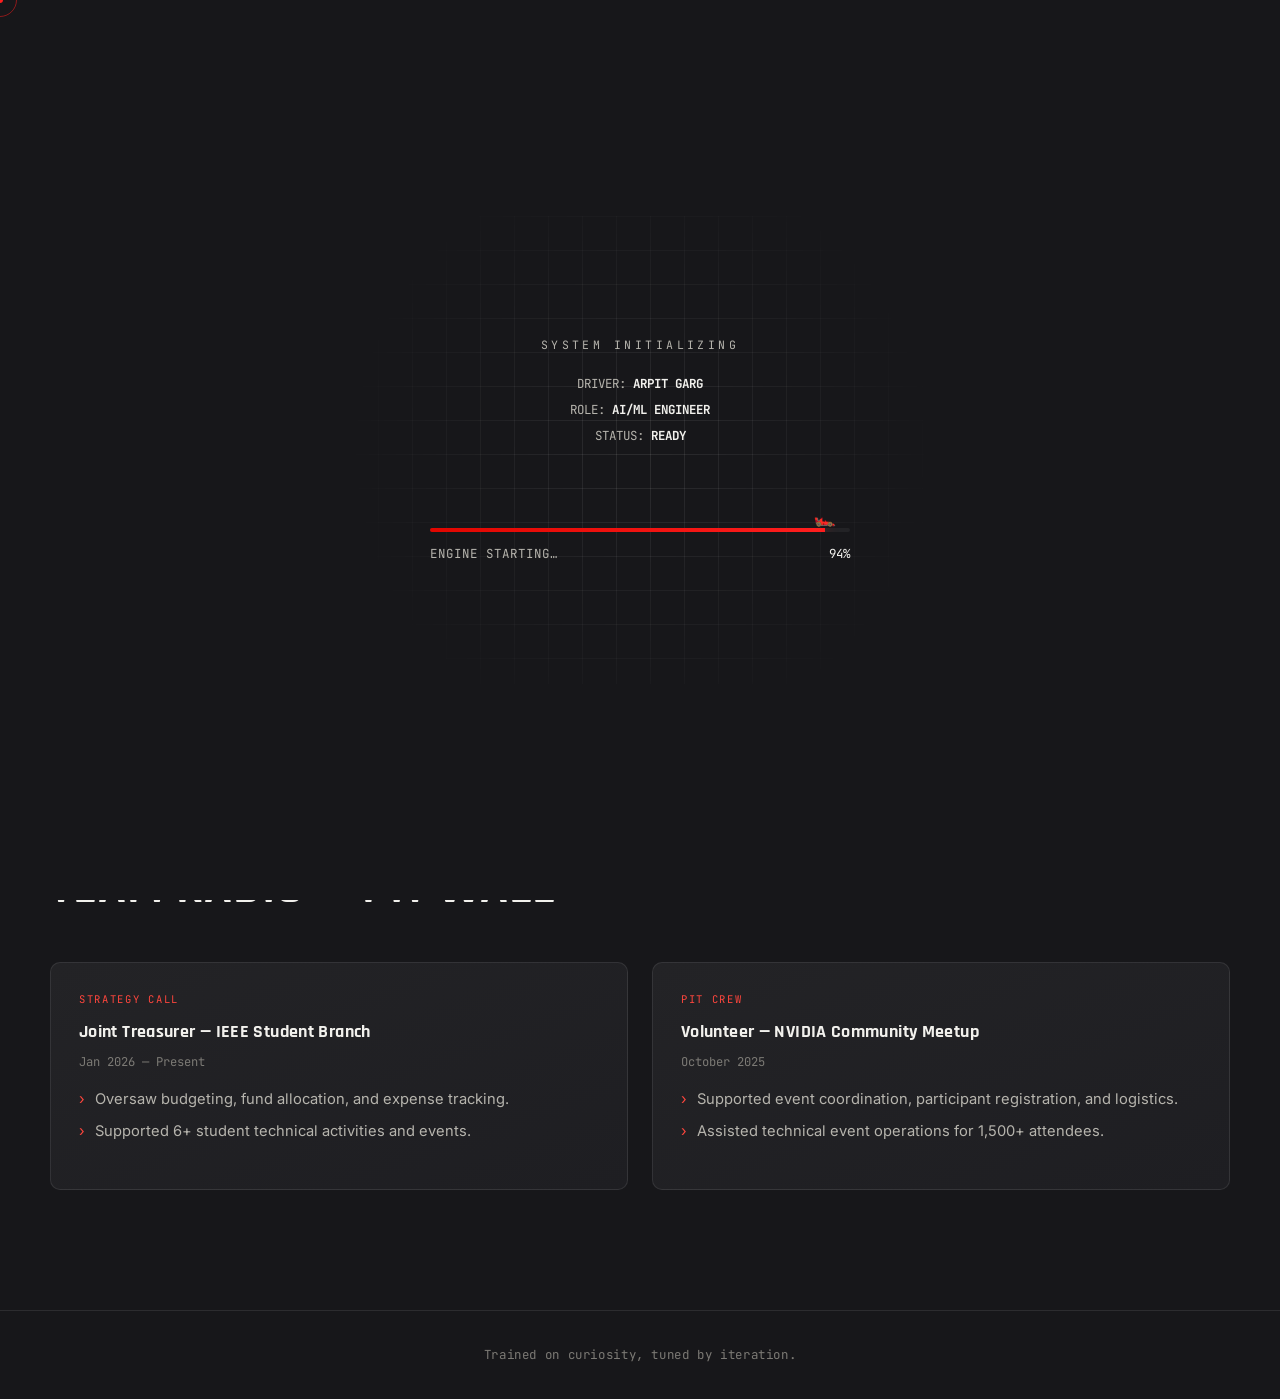
==== commit 33f4cbd6: "Updated Resume" ====
--- a/achievements.html
+++ b/achievements.html
@@ -119,16 +119,6 @@
     <h2 class="section-title">Team Radio &mdash; Pit Wall</h2>
 
     <div class="pitwall-grid">
-      <article class="pitwall-card reveal">
-        <p class="pitwall-tag">STRATEGY CALL</p>
-        <h3>Finance Head &mdash; Training and Placement Cell</h3>
-        <span class="pitwall-date">Aug 2026 &mdash; Present</span>
-        <ul class="race-highlights">
-          <li>Handled a budget exceeding INR 60 lakh.</li>
-          <li>Managed expense tracking, fund allocation, and financial planning.</li>
-          <li>Supported placement-related activities and recruitment operations.</li>
-        </ul>
-      </article>
 
       <article class="pitwall-card reveal">
         <p class="pitwall-tag">STRATEGY CALL</p>
